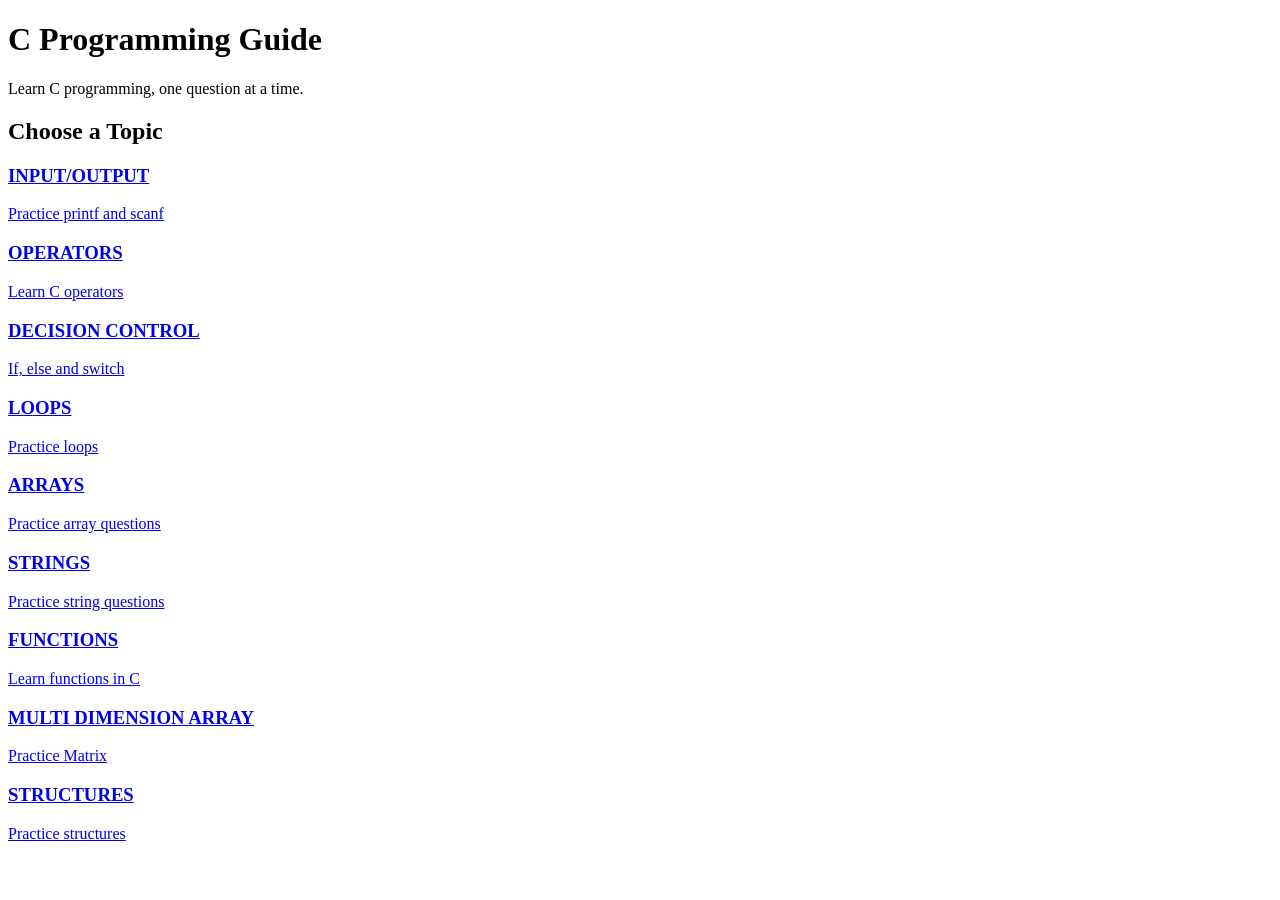
==== index.html @ abd79821 "Add files via upload" ====
<!DOCTYPE html>
<html>
<head>
    <title>C Programming Guide</title>
    <link rel="stylesheet" href="style.css">
</head>

<body>

    <header>
        <h1>C Programming Guide</h1>
        <p>Learn C programming, one question at a time.</p>
    </header>

    <main>
        <h2>Choose a Topic</h2>

        <div class="topics">
	    <a href="input-output.html" class="topic-card pink">
                <h3>INPUT/OUTPUT</h3>
                <p>Practice printf and scanf</p>
            </a>

	    <a href="operators.html" class="topic-card aqua">
                <h3>OPERATORS</h3>
                <p>Learn C operators</p>
            </a>            

            <a href="decision.html" class="topic-card yellow">
                <h3>DECISION CONTROL</h3>
                <p>If, else and switch</p>
            </a>
 
	    <a href="loops.html" class="topic-card pink">
                <h3>LOOPS</h3>
                <p>Practice loops</p>
            </a>

	    <a href="array.html" class="topic-card blue">
                <h3>ARRAYS</h3>
                <p>Practice array questions</p>
            </a>

            <a href="strings.html" class="topic-card peach">
                <h3>STRINGS</h3>
                <p>Practice string questions</p>
            </a>

            <a href="functions.html" class="topic-card green">
                <h3>FUNCTIONS</h3>
                <p>Learn functions in C</p>
            </a>

            <a href="matrix.html" class="topic-card purple">
                <h3>MULTI DIMENSION ARRAY</h3>
                <p>Practice Matrix</p>
            </a>
          
	    <a href="Structures.html" class="topic-card pink">
                <h3>STRUCTURES</h3>
                <p>Practice structures</p>
            </a>

        </div>
    </main>

   
</body>
</html>
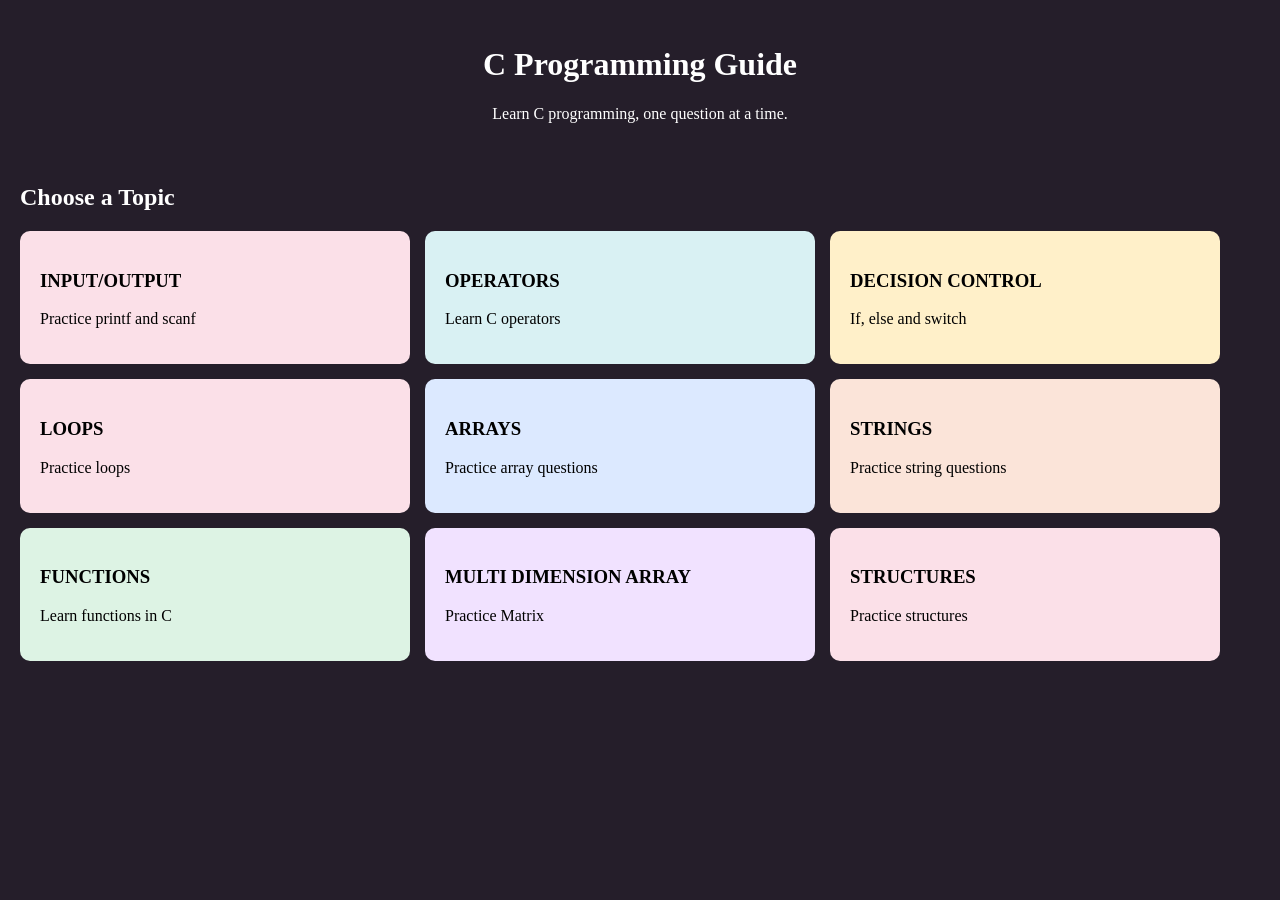
==== commit 441812d8: "index.html" ====
--- a/index.html
+++ b/index.html
@@ -46,7 +46,7 @@
                 <p>Practice string questions</p>
             </a>
 
-            <a href="functions.html" class="topic-card green">
+            <a href="Functions.html" class="topic-card green">
                 <h3>FUNCTIONS</h3>
                 <p>Learn functions in C</p>
             </a>
@@ -56,7 +56,7 @@
                 <p>Practice Matrix</p>
             </a>
           
-	    <a href="Structures.html" class="topic-card pink">
+	    <a href="structures.html" class="topic-card pink">
                 <h3>STRUCTURES</h3>
                 <p>Practice structures</p>
             </a>
@@ -66,4 +66,4 @@
 
    
 </body>
-</html>+</html>
--- a/style.css
+++ b/style.css
@@ -0,0 +1,85 @@
+body {
+    font-family: Verdana;
+    background-color: #251e2a;
+    color: white;
+    margin: 0;
+}
+
+header {
+    text-align: center;
+    padding: 25px;
+}
+
+main {
+    margin: 20px;
+}
+.back{
+    color: white;
+}
+.topics {
+    display: flex;
+    flex-wrap: wrap;
+    gap: 15px;
+}
+
+.topic-card {
+    width: 350px;
+    padding: 20px;
+    border-radius: 10px;
+    text-decoration: none;
+    color: black;
+}
+
+.blue {
+    background-color: #DCE9FF;
+}
+
+.peach {
+    background-color: #FBE4D9;
+}
+
+.green {
+    background-color: #DDF3E4;
+}
+
+.purple {
+    background-color: #F1E2FF;
+}
+
+.yellow {
+    background-color: #FFF0C9;
+}
+
+.aqua {
+    background-color: #D9F1F3;
+}
+
+.pink {
+    background-color: #FBE0E8;
+}
+
+.question {
+    background-color: white;
+    color: black;
+    padding: 15px;
+    margin-top: 10px;
+    cursor: pointer;
+    border-radius: 5px;
+}
+
+.answer {
+    display: none;
+    background-color: white;
+    color: black;
+    padding: 15px;
+}
+
+.answer img {
+    width: 100%;
+    max-width: 500px;
+}
+
+footer {
+    text-align: center;
+    padding: 20px;
+}
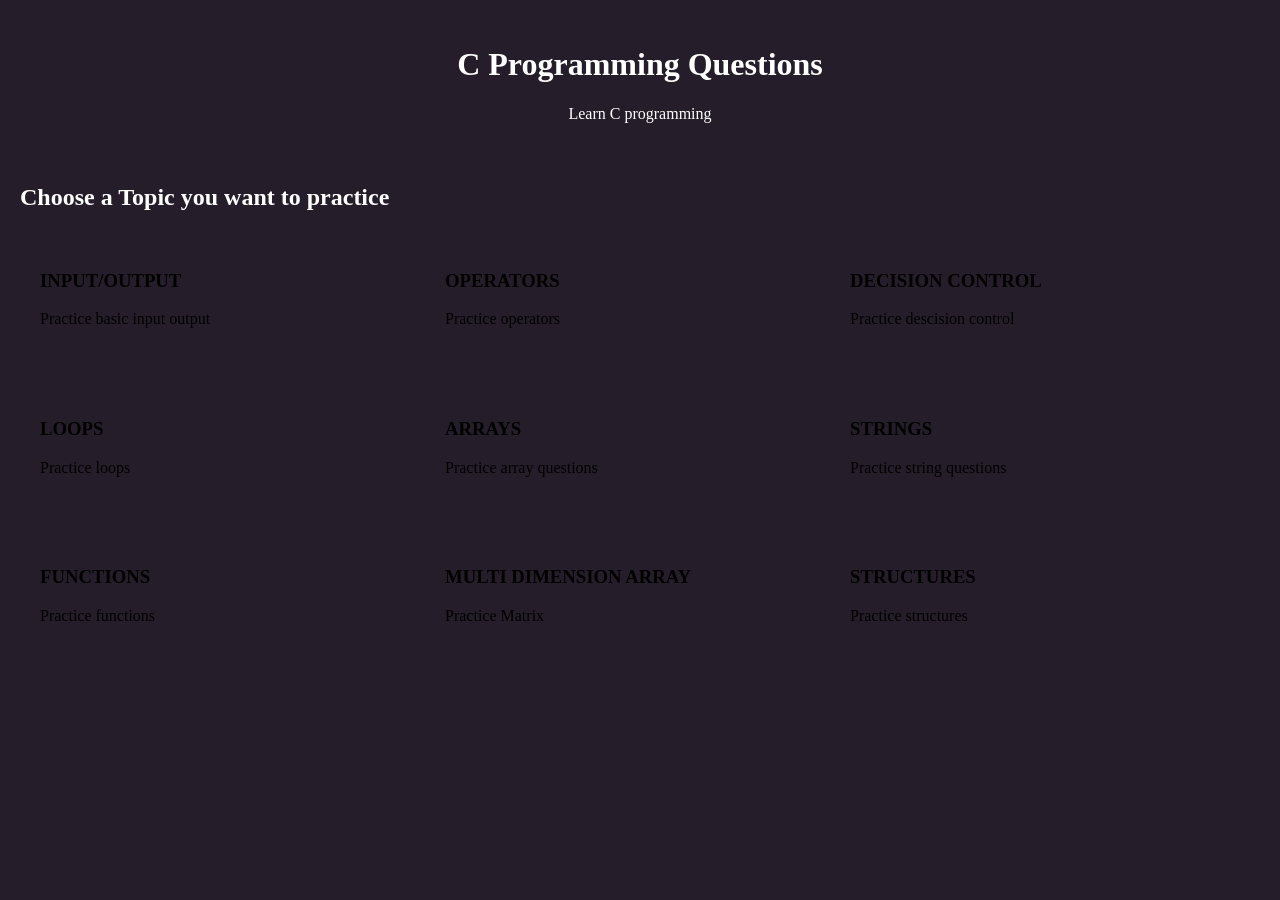
==== commit 4d8cbeb4: "Update index.html" ====
--- a/index.html
+++ b/index.html
@@ -1,62 +1,62 @@
 <!DOCTYPE html>
 <html>
 <head>
-    <title>C Programming Guide</title>
+    <title>C Programming Questions</title>
     <link rel="stylesheet" href="style.css">
 </head>
 
 <body>
 
     <header>
-        <h1>C Programming Guide</h1>
-        <p>Learn C programming, one question at a time.</p>
+        <h1>C Programming Questions</h1>
+        <p>Learn C programming</p>
     </header>
 
     <main>
-        <h2>Choose a Topic</h2>
+        <h2>Choose a Topic you want to practice</h2>
 
         <div class="topics">
-	    <a href="input-output.html" class="topic-card pink">
+	    <a href="input-output.html" class="topic-card ">
                 <h3>INPUT/OUTPUT</h3>
-                <p>Practice printf and scanf</p>
+                <p>Practice basic input output</p>
             </a>
 
-	    <a href="operators.html" class="topic-card aqua">
+	    <a href="operators.html" class="topic-card ">
                 <h3>OPERATORS</h3>
-                <p>Learn C operators</p>
+                <p>Practice operators</p>
             </a>            
 
-            <a href="decision.html" class="topic-card yellow">
+            <a href="decision.html" class="topic-card ">
                 <h3>DECISION CONTROL</h3>
-                <p>If, else and switch</p>
+                <p> Practice descision control</p>
             </a>
  
-	    <a href="loops.html" class="topic-card pink">
+	    <a href="loops.html" class="topic-card ">
                 <h3>LOOPS</h3>
                 <p>Practice loops</p>
             </a>
 
-	    <a href="array.html" class="topic-card blue">
+	    <a href="array.html" class="topic-card ">
                 <h3>ARRAYS</h3>
                 <p>Practice array questions</p>
             </a>
 
-            <a href="strings.html" class="topic-card peach">
+            <a href="strings.html" class="topic-card ">
                 <h3>STRINGS</h3>
                 <p>Practice string questions</p>
             </a>
 
-            <a href="Functions.html" class="topic-card green">
+            <a href="Functions.html" class="topic-card ">
                 <h3>FUNCTIONS</h3>
-                <p>Learn functions in C</p>
+                <p>Practice functions</p>
             </a>
 
-            <a href="matrix.html" class="topic-card purple">
+            <a href="matrix.html" class="topic-card ">
                 <h3>MULTI DIMENSION ARRAY</h3>
                 <p>Practice Matrix</p>
             </a>
           
-	    <a href="structures.html" class="topic-card pink">
+	    <a href="structures.html" class="topic-card ">
                 <h3>STRUCTURES</h3>
                 <p>Practice structures</p>
             </a>
--- a/style.css
+++ b/style.css
@@ -30,33 +30,6 @@
     color: black;
 }
 
-.blue {
-    background-color: #DCE9FF;
-}
-
-.peach {
-    background-color: #FBE4D9;
-}
-
-.green {
-    background-color: #DDF3E4;
-}
-
-.purple {
-    background-color: #F1E2FF;
-}
-
-.yellow {
-    background-color: #FFF0C9;
-}
-
-.aqua {
-    background-color: #D9F1F3;
-}
-
-.pink {
-    background-color: #FBE0E8;
-}
 
 .question {
     background-color: white;
@@ -74,12 +47,8 @@
     padding: 15px;
 }
 
-.answer img {
-    width: 100%;
-    max-width: 500px;
-}
 
 footer {
     text-align: center;
     padding: 20px;
-}+}
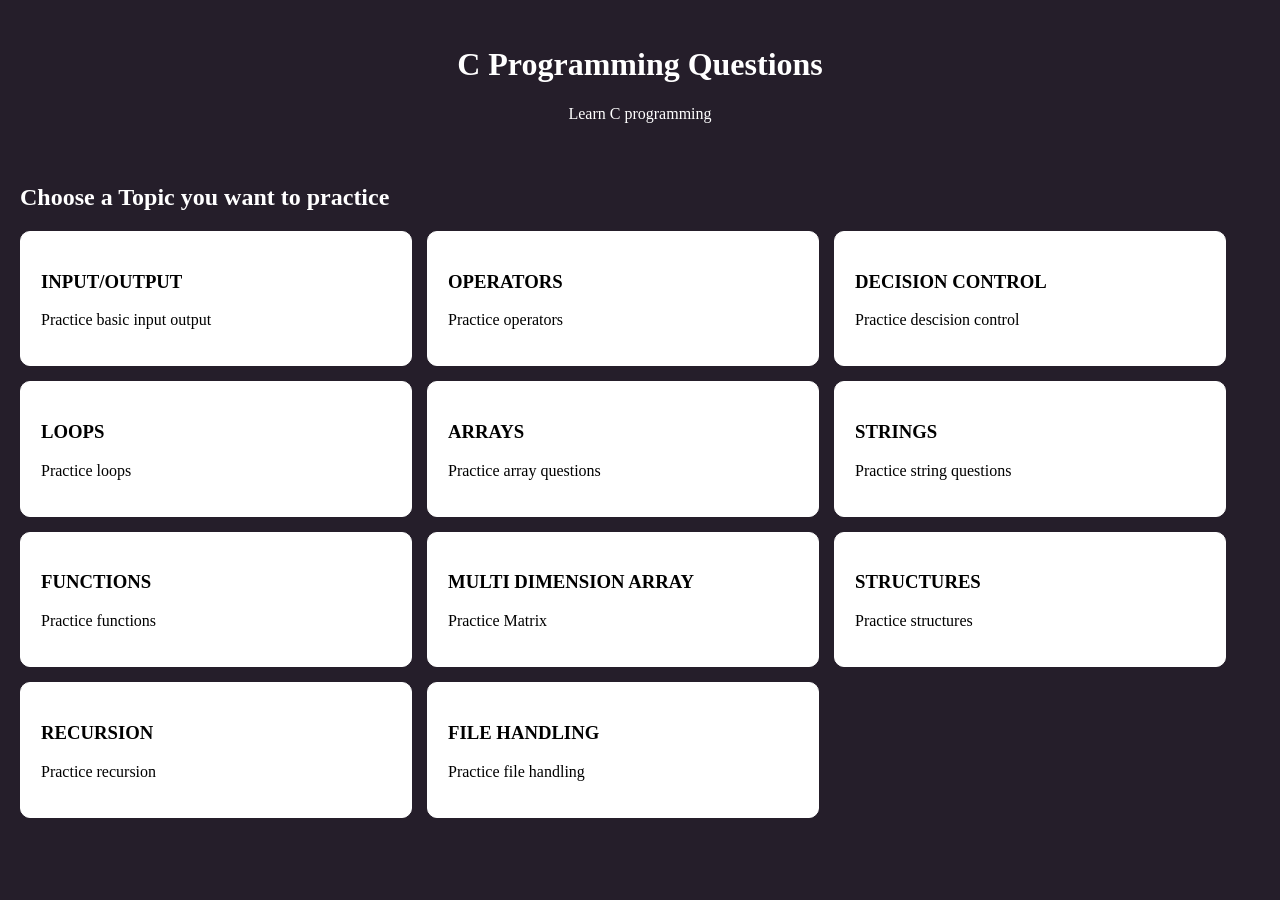
==== commit 4a7d9167: "Update index.html" ====
--- a/index.html
+++ b/index.html
@@ -60,6 +60,15 @@
                 <h3>STRUCTURES</h3>
                 <p>Practice structures</p>
             </a>
+<a href="recursion.html" class="topic-card pink">
+                <h3>RECURSION</h3>
+                <p>Practice recursion</p>
+            </a>
+	    
+	    <a href="file_handling.html" class="topic-card pink">
+                <h3>FILE HANDLING</h3>
+                <p>Practice file handling</p>
+            </a>
 
         </div>
     </main>
--- a/style.css
+++ b/style.css
@@ -28,6 +28,8 @@
     border-radius: 10px;
     text-decoration: none;
     color: black;
+    border: 1px solid white;
+    background-color: white;
 }
 
 
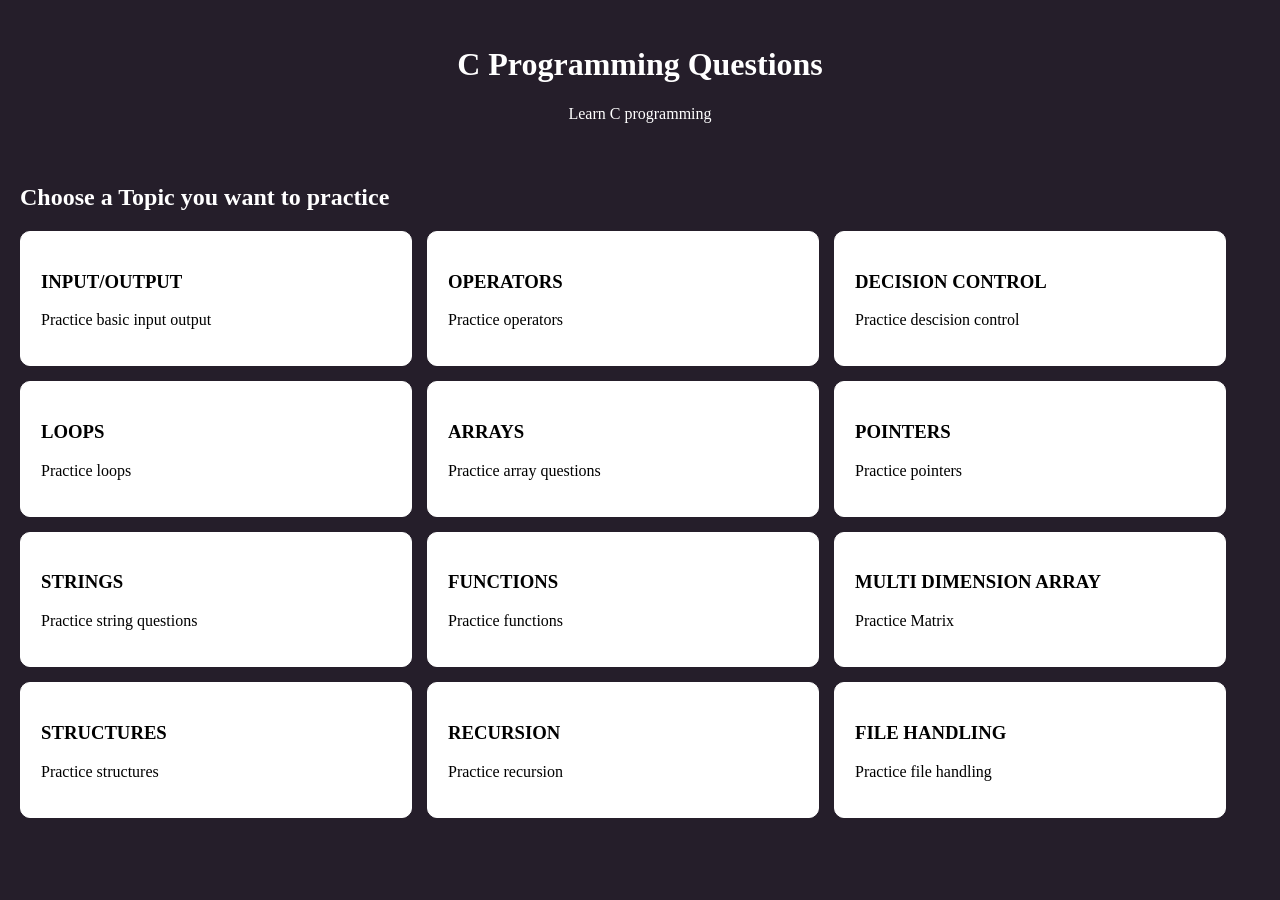
==== commit 361406df: "Update index.html" ====
--- a/index.html
+++ b/index.html
@@ -40,6 +40,9 @@
                 <h3>ARRAYS</h3>
                 <p>Practice array questions</p>
             </a>
+<a href="Pointers.html" class="topic-card pink">
+                <h3>POINTERS</h3>
+                <p>Practice pointers</p>
 
             <a href="strings.html" class="topic-card ">
                 <h3>STRINGS</h3>
